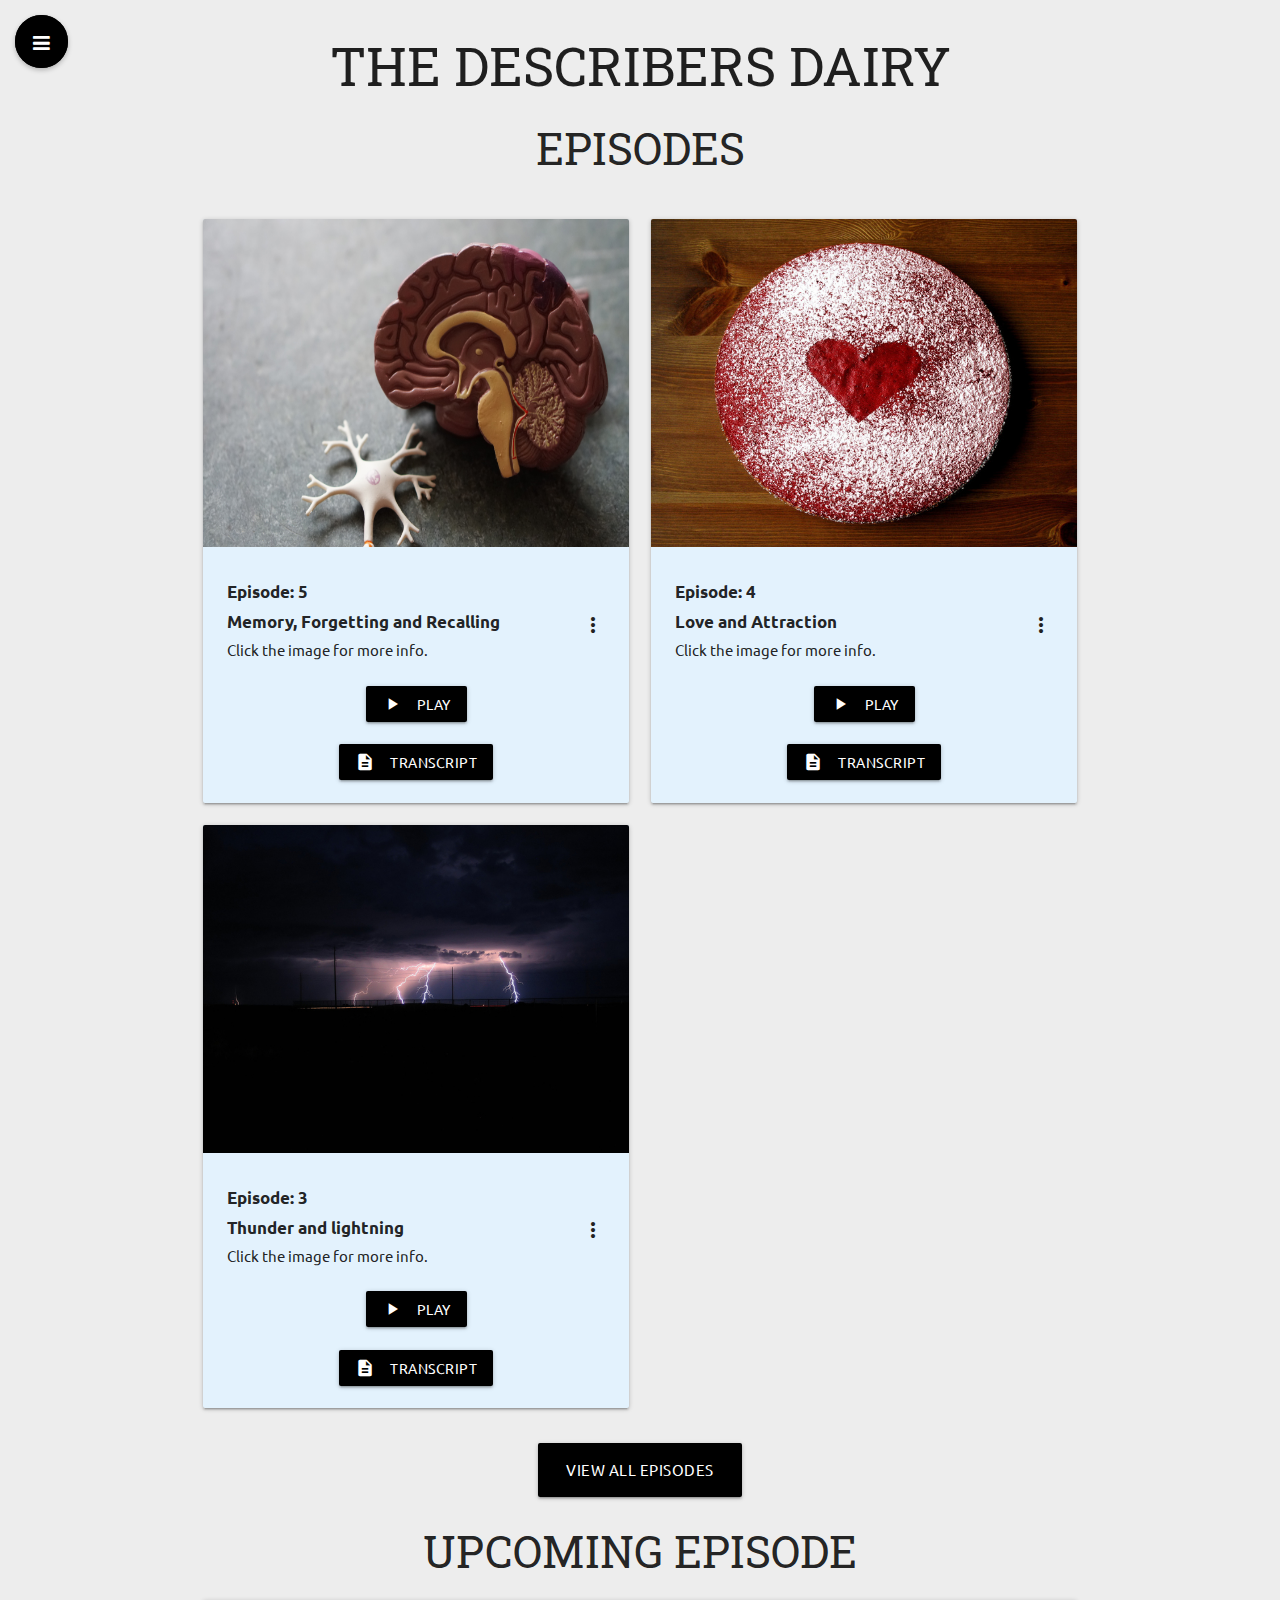
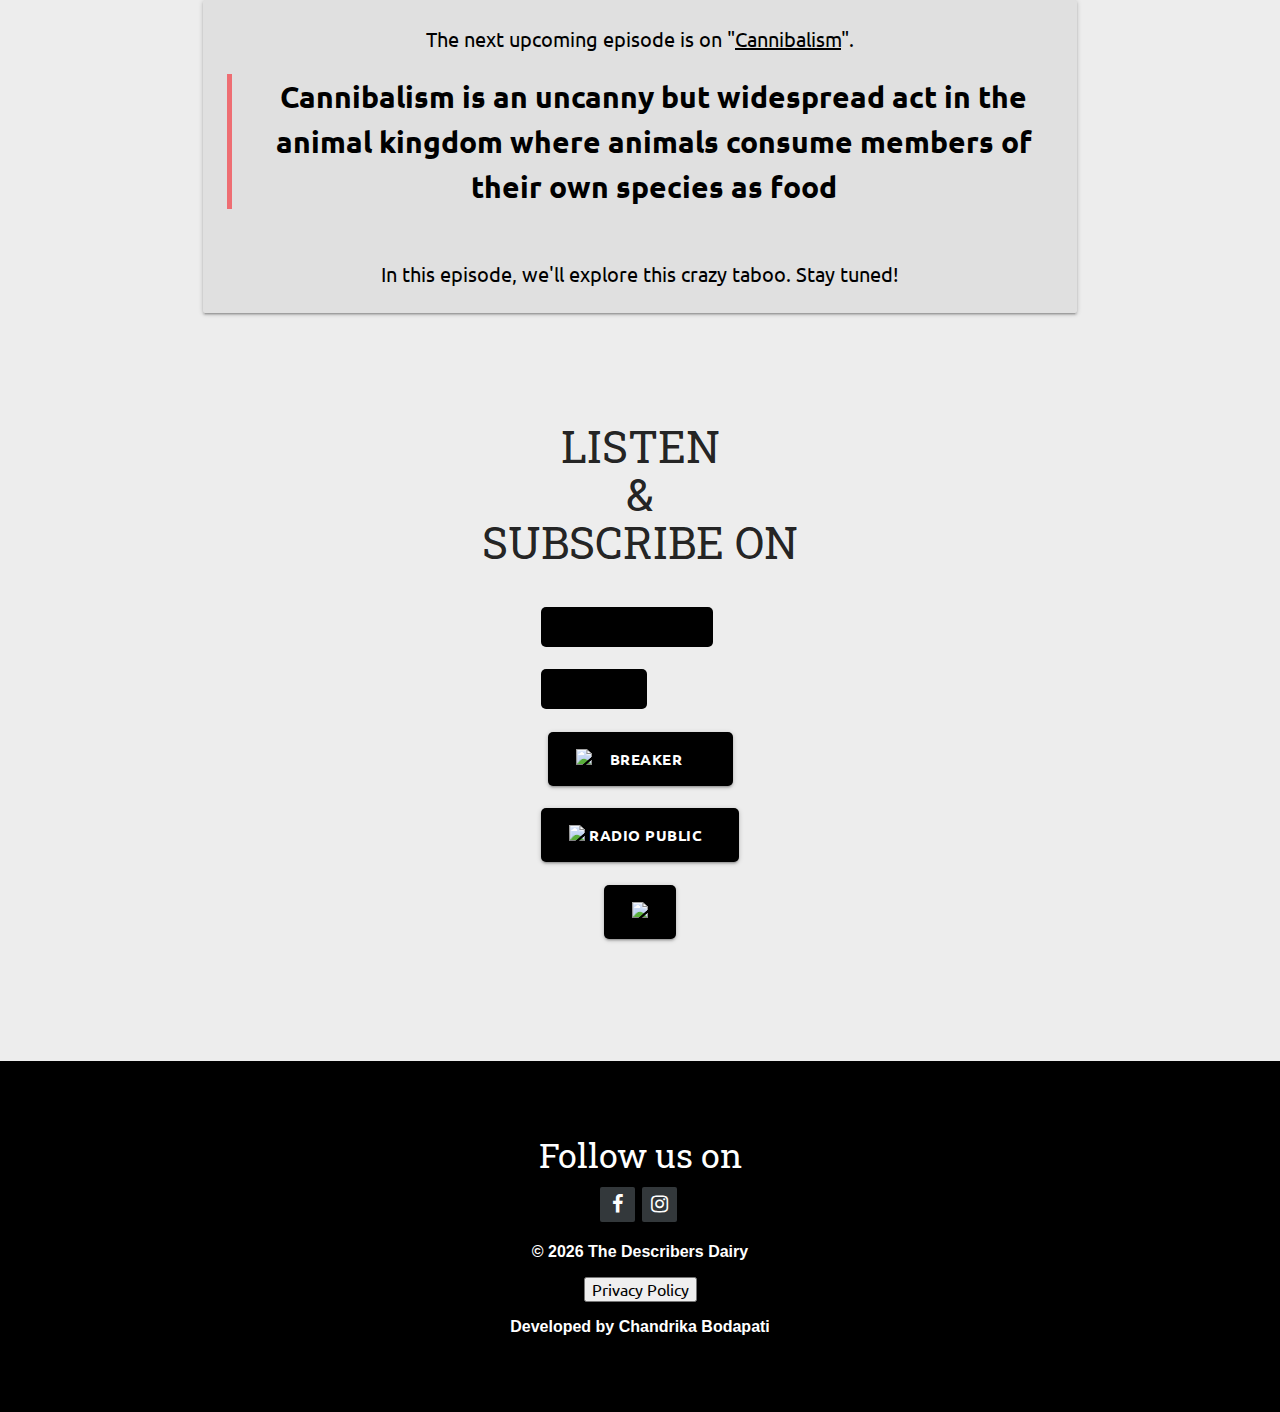
==== home.html @ 46f43876 "Initial commit and upload" ====
<!DOCTYPE html>
<html>
    <head>
        <meta charset="utf-8">
        <meta http-equiv="X-UA-Compatible" content="IE=edge">
        <meta name="viewport" content="width=device-width, initial-scale=1.0">

        <link rel="icon" type="image/png" href="images/logo.png"/>

        <title>The Describers Diary </title>

        <link href="https://fonts.googleapis.com/css2?family=Satisfy&display=swap" rel="stylesheet">

        <link href="https://fonts.googleapis.com/css2?family=Ubuntu:wght@500&display=swap" rel="stylesheet">

        <link href="https://fonts.googleapis.com/css2?family=Shadows+Into+Light&display=swap" rel="stylesheet">
        
        <link href="https://fonts.googleapis.com/css2?family=Roboto+Slab:wght@900&display=swap" rel="stylesheet">

        <link rel="stylesheet" href="https://cdnjs.cloudflare.com/ajax/libs/animate.css/4.0.0/animate.min.css"/>
        
        <link href="https://fonts.googleapis.com/icon?family=Material+Icons" rel="stylesheet">

        <link rel="stylesheet" href="https://cdnjs.cloudflare.com/ajax/libs/materialize/1.0.0/css/materialize.min.css">

        <link rel="stylesheet" href="https://maxcdn.bootstrapcdn.com/font-awesome/4.3.0/css/font-awesome.min.css">

        <link rel="stylesheet" href="css/main.css">

        <link rel="stylesheet" href="css/nav.css">

    </head>
    <!-- <body class="container"> -->
      <!--LOADING-->    
    <body  onload="myFunction(); ">
  <main class="container">
     <div  id="house">
        <div class="slider fullscreen">
            <ul class="slides">
              <li>
                <div id="loader"></div> 
                 <img src="https://media.giphy.com/media/67rfHN6lNzIwBuSDEh/giphy.gif">
                 <div class="caption center-align">
                    <h3 class="light grey-text text-lighten-3" style="font-weight: bold;">Loading!</h3>
                  </div>
              </li>
            </ul>
       </div>
     </div>


     <!--EPISODES-->
     <h2 class="center-align main">THE DESCRIBERS DAIRY</h2>
        <div style="display:none;" id="episodes"   class="animate-bottom">
            <h3 class="center-align main">EPISODES</h3>
           <br>
          <div class = "row ">
            <!--------------------------------------------5----------------------------------------------------------->
            <div class = "col s12 m6 l6 ">
              <!--image-->
               <div class = "card blue lighten-5">
                  <div class = "card-image waves-effect waves-block waves-light">
                     <img class = "activator epimage" src = "images/episodes/ep5.jpg">                
                  </div>
                  
                  <div class = "card-content activator left-align">   
                    <h6>Episode: 5</h6>  <span class="card-title activator grey-text text-darken-4"><i class="material-icons right">more_vert</i></span>
                            
                    <h6>Memory, Forgetting and Recalling</h6>              
                     <p>Click the image for more info.</p>
                  </div>
                  <a class="black btn modal-trigger" href="#modal5"><i class="material-icons left">play_arrow</i>Play</a>
                  <br>
                  <br>
                  <a class="black btn modal-trigger" href="#transcript5"><i class="material-icons left">description</i>Transcript</a>
                  <br>
                  <br>
                   <!-- Audio Player -->
                  <div id="modal5" class="modal bottom-sheet">
                    <div class="modal-content">
                      <a class="spreaker-player" href="https://www.spreaker.com/episode/39793456" data-resource="episode_id=39793456" data-theme="light" data-autoplay="false" data-playlist="false" data-width="100%" data-height="200px">Listen to "memory ,Forgetting And Recalling" on Spreaker.</a><script async src="https://widget.spreaker.com/widgets.js"></script>
                    </div>
                    <div class="modal-footer">
                      <a class=" modal-close black btn modal-trigger" href="#!"><i class="material-icons left">cancel</i>Close</a>
                    </div>
                  </div>
                  <!--more info-->
                  <div class = "card-reveal">
                     <span class = "card-title grey-text text-darken-4">Memory, Forgetting and Recalling
                        <i class = "material-icons right">close</i></span>
                        <br>
                     <p>"We are blessed by forgetting things but sometimes we forget the memories and thoughts that ought to be remembered."
                       <br>
                       In this episode, we are here to discuss some facts about how and where the information is stored as memoery in the brain,why do we forget few memories, thoughts & also about the concept of recalling memory back.</p>
                       <br>
                       May be it's a good thing we forget many of our memories time to time, because even a best branded phone gets hanged due to over storage, Who knows what happens to our system if we remembered them all...??
                  </div>
                    <!-- Transcript -->
                    <div id="transcript5" class="modal modal-fixed-footer">
                    </div>
                      <!----->      
               </div>
            </div>
            <!-------------------------------------------4------------------------------------------------------------>
            <div class = "col s12 m6 l6 ">
              <!--image-->
               <div class = "card blue lighten-5">
                  <div class = "card-image waves-effect waves-block waves-light">
                     <img class = "activator epimage" src = "images/episodes/ep4.jpg">                
                  </div>
                  
                  <div class = "card-content activator left-align">   
                    <h6>Episode: 4</h6>  <span class="card-title activator grey-text text-darken-4"><i class="material-icons right">more_vert</i></span>
                            
                    <h6>Love and Attraction</h6>              
                     <p>Click the image for more info.</p>
                  </div>
                  <a class="black btn modal-trigger" href="#modal4"><i class="material-icons left">play_arrow</i>Play</a>
                  <br>
                  <br>
                  <a class="black btn modal-trigger" href="#transcript4"><i class="material-icons left">description</i>Transcript</a>
                  <br>
                  <br>
                   <!-- Audio Player -->
                  <div id="modal4" class="modal bottom-sheet">
                    <div class="modal-content">
                      <a class="spreaker-player" href="https://www.spreaker.com/episode/38027791" data-resource="episode_id=38027791" data-theme="light" data-autoplay="false" data-playlist="false" data-width="100%" data-height="200px">Listen to "Attraction And Love" on Spreaker.</a><script async src="https://widget.spreaker.com/widgets.js"></script>
                    </div>
                    <div class="modal-footer">
                      <a class=" modal-close black btn modal-trigger" href="#!"><i class="material-icons left">cancel</i>Close</a>
                    </div>
                  </div>
                  <!--more info-->
                  <div class = "card-reveal">
                     <span class = "card-title grey-text text-darken-4">Attraction and Love
                        <i class = "material-icons right">close</i></span>
                     <p>Attraction is just an intense short lived passion on some one.<br>But love is beyond all that attracts you.<br>It's the most beautiful emotion on which the whole world runs.
                       <br>
                       This episode is about the  hair line difference  between love and attraction and also the human psychology behind getting attracted and falling in love.</p>
                  </div>
                    <!-- Transcript -->
                    <div id="transcript4" class="modal modal-fixed-footer">
                    </div>
                      <!----->      
               </div>
            </div>
            <!------------------------------------------3------------------------------------------------------------------------->
              <div class = "col s12 m6 l6 ">
                <!--image-->
                 <div class = "card blue lighten-5">
                    <div class = "card-image waves-effect waves-block waves-light">
                       <img class = "activator epimage" src = "images/episodes/ep3.jpg">                
                    </div>
                    
                    <div class = "card-content activator left-align">   
                      <h6>Episode: 3</h6>  <span class="card-title activator grey-text text-darken-4"><i class="material-icons right">more_vert</i></span>
                              
                      <h6>Thunder and lightning</h6>              
                       <p>Click the image for more info.</p>
                    </div>
                    <a class="black btn modal-trigger" href="#modal3"><i class="material-icons left">play_arrow</i>Play</a>
                    <br>
                    <br>
                    <a class="black btn modal-trigger" href="#transcript3"><i class="material-icons left">description</i>Transcript</a>
                    <br>
                    <br>
                     <!-- Audio Player -->
                    <div id="modal3" class="modal bottom-sheet">
                      <div class="modal-content">
                        <a class="spreaker-player" href="https://www.spreaker.com/episode/35393738" data-resource="episode_id=35393738"          data-theme="light"          data-autoplay="false" data-playlist="false" data-width="100%" data-height="200px">Listen to          "Thunders And Lightning" on Spreaker.</a><script async src="https://widget.spreaker.com/widgets.js"></script>
                      </div>
                      <div class="modal-footer">
                        <a class=" modal-close black btn modal-trigger" href="#!"><i class="material-icons left">cancel</i>Close</a>
                      </div>
                    </div>
                    <!--more info-->
                    <div class = "card-reveal">
                       <span class = "card-title grey-text text-darken-4">Thunder and lightning
                          <i class = "material-icons right">close</i></span>
                       <p>There is so much going on the sky most of us love to stare. <br>This episode is all about the reasons behind the visible flash of light called lightening and the thunders accompanying them.
                         <br>
                         In the last section of podcast, there is also some information about how we humans have invented the method of creating those light in names artificially.
                       </p>
                    </div>
                      <!-- Transcript -->
                  <div id="transcript3" class="modal modal-fixed-footer">
                  </div>
                    <!----->      
                 </div>
              </div>
              
         </div>
        

         <a class="waves-effect black btn-large"id="viewall" onclick="viewAll()">View all episodes</a>
         
         <!--ALL EPISODES-->

        <div class="allepisodes" id="allep" style="display:none;">
          <h4 class="center-align main">OLD EPISODES</h4>
          <div class = "row ">
            <!--------------------------------------------------------------2---------------------------------------------------------------->
            <div class = "col s12 m6 l6 ">
              <!--image-->
               <div class = "card blue lighten-5">
                  <div class = "card-image waves-effect waves-block waves-light">
                     <img class = "activator epimage" src = "images/episodes/ep2.jpg"> 
                    
                  </div>
                  
                  <div class = "card-content activator left-align">   
                    <h6>Episode: 2</h6> <span class="card-title activator grey-text text-darken-4"><i class="material-icons right">more_vert</i></span>
                      <h6>Favipiravir ( Fabliflu) The Covid Drug</h6>
                                  
                     <p>Click the image for more info.</p>
                  </div>
                  <a class="black btn modal-trigger" href="#modal2"><i class="material-icons left">play_arrow</i>Play</a>
                  <br>
                  <br>
                  <a class="black btn modal-trigger" href="#transcript2"><i class="material-icons left">description</i>Transcript</a>
                  <br>
                  <br>
                   <!-- Audio Player -->
                  <div id="modal2" class="modal bottom-sheet">
                    <div class="modal-content">
                      <a class="spreaker-player" href="https://www.spreaker.com/episode/33135813" data-resource="episode_id=33135813" data-theme="light" data-autoplay="false" data-playlist="false" data-width="100%" data-height="200px">Listen to "Favipiravir ( Fabiflu ) The Covid Drug" on Spreaker.</a><script async src="https://widget.spreaker.com/widgets.js"></script>
                    </div>
                    <div class="modal-footer">
                      <a class=" modal-close black btn modal-trigger" href="#!"><i class="material-icons left">cancel</i>Close</a>
                    </div>
                  </div>
                  <!--more info-->
                  <div class = "card-reveal">
                     <span class = "card-title grey-text text-darken-4">Favipiravir ( Fabliflu) The Covid Drug
                        <i class = "material-icons right">close</i></span>
                     <p>This episode is about the drug thats helping us to treat pandemic causing virus COVID-19.
                       <br>We explain why this drug has been chosen to cure this virus and how does drug Favipiravir work inside our body against the virus.
                     </p>
                  </div>
                    <!-- Transcript -->
                    <div id="transcript2" class="modal modal-fixed-footer">
                    </div>
                      <!----->      
               </div>
               </div>

            <!----------------------------------------------------1------------------------------------------------->
            <div class = "col s12 m6 l6 ">
              <!--image-->
               <div class = "card blue lighten-5">
                  <div class = "card-image waves-effect waves-block waves-light">
                     <img class = "activator epimage" src = "images/episodes/ep1.jpg">                  
                  </div>
                  <!--Card title-->
                  <div class = "card-content activator left-align">   
                    <h6>Episode: 1</h6> <span class="card-title activator grey-text text-darken-4"><i class="material-icons right">more_vert</i></span>
                    <h6>Parallel Universe </h6> 
                    
                     <p>Click the image for more info.</p>
                  </div>
                
                  <!--Buttons-->
                  <a class="black btn modal-trigger" href="#modal1"><i class="material-icons left">play_arrow</i>Play</a>
                  <br>
                  <br>
                  <a class="black btn modal-trigger" href="#transcript1"><i class="material-icons left">description</i>Transcript</a>
                  <br>
                  <br>
                  
                   <!-- Audio Player -->
                  <div id="modal1" class="modal bottom-sheet">
                    <div class="modal-content">
                      <a class="spreaker-player" href="https://www.spreaker.com/episode/32094995" data-resource="episode_id=32094995" data-theme="light" data-autoplay="false" data-playlist="false" data-width="100%" data-height="200px">Listen to "Science mysteries parallel universe" on Spreaker.</a><script async src="https://widget.spreaker.com/widgets.js"></script>
                    </div>
                    <div class="modal-footer">
                      <a class=" modal-close black btn modal-trigger" href="#!"><i class="material-icons left">cancel</i>Close</a>
                    </div>
                  </div>
                  <!--more info-->
                  <div class = "card-reveal">
                     <span class = "card-title grey-text text-darken-4">Parallel Universe
                        <i class = "material-icons right">close</i></span>
                     <p>The nature has many bizarre secrets that are yet to be unwrapped.One such concept is existence of multiple universes.
                       <br>
                       This episode has theories and explainations of cosmologists & astronomers on the existence of multiple or parallel universe from Big Bang and reflection of universe over time.
                     </p>
                  </div>
                  <!-- Transcript -->
                  <div id="transcript1" class="modal modal-fixed-footer">
                  </div>
                    <!----->      
               </div>
               </div>
               
          </div>
        </div>
<br>
         <!--UPCOMING EPISODES-->
         <div class="upcoming"> 
          <h3 class="center-align main">UPCOMING EPISODE</h3>
          <div class="row">
            <div class="col s12 m12 l12">
              <div class="card-panel grey lighten-2">
                <span class="black-text uptext">The next upcoming episode is on "<u>Cannibalism</u>".
                  <br>
                  <blockquote>
                    Cannibalism is an uncanny but widespread act in the animal kingdom where animals consume members of their own species as food
                  </blockquote>
                  <br>
                  In this episode, we'll explore this crazy taboo.
                  Stay tuned!
                </span>
              </div>
            </div>
          </div>                   
            </div>
            <br>
            <br>
            <!--LISTEN ON-->
            <h3 class= "main">LISTEN <br>&<br>SUBSCRIBE ON</h3>
            <div class="listenon">
              <br>
              <br>
              <div class="row">
                
                  <!--Google podcast-->
                  <br>
                  <a  class="elements" target="_blank" href="https://podcasts.google.com/feed/aHR0cHM6Ly93d3cuc3ByZWFrZXIuY29tL3Nob3cvNDQ2NTUxOC9lcGlzb2Rlcy9mZWVk?hl=en-IN" 
                  
                  style="display:block;
                  background-color: #000000;
                   background-image: url(https://assets.buzzsprout.com/assets/public_players/listen_on-109d5ef29be389e41e77dd2c26ae2ab0a9cc72a6703624602ab41d9387a85924.svg); background-repeat: no-repeat; background-size: 1350px 28px;
                   border-radius: 5px;
                   text-indent: -9000px;
                    background-position: -468px 7px;
                   height: 40px; 
                   width: 172px;">
                   Listen on Google Podcasts</a>
                 
                  
                  <!---Spotify-->
                  <br>
                  <a  class="elements" target="_blank" href="https://open.spotify.com/show/6CWgtAEzDaI59tKM4KqkhM" 
                  style="display:block;
                  background-color: #000000;
                   background-image: url(https://assets.buzzsprout.com/assets/public_players/listen_on-109d5ef29be389e41e77dd2c26ae2ab0a9cc72a6703624602ab41d9387a85924.svg); background-repeat: no-repeat; background-size: 1350px 28px; 
                   border-radius: 5px; 
                   text-indent: -9000px;
                    background-position: -182px 7px; 
                    height: 40px;
                     width: 106px;">Listen on Spotify</a>
                  <!--Breaker-->
                  <br>
                  <a class="waves-effect black btn-large" href="https://www.breaker.audio/listen-to-the-voice-of-unknown-realities" style="border-radius: 5px;font-weight: bolder;">
                    <img src="https://d12xoj7p9moygp.cloudfront.net/images/podcast/logo-square/006/breaker.png" style="padding-top:10px;font-weight:bolder;" >&nbsp;&nbsp;&nbsp;&nbsp;Breaker&nbsp;&nbsp;&nbsp;&nbsp;&nbsp;</a>
                  <br>
                  <br>
                  <!---Radio Public-->
                  <a class="waves-effect black btn-large" href="https://radiopublic.com/the-describers-dairy-6pZePO" style="border-radius: 5px;font-weight:bolder;">
                    <img src="https://d12xoj7p9moygp.cloudfront.net/images/podcast/logo-square/006/radiopublic.png" style="padding-top:10px;font-weight:bolder;" >&nbsp;Radio Public&nbsp;&nbsp;</a>
                    <br>
                  <br>
                <!--Anchor-->
                <a class="waves-effect black btn-large" href="https://anchor.fm/rasi%20and%20yashwanth" style="border-radius: 5px;">
                  <img src="https://d12xoj7p9moygp.cloudfront.net/images/anchor-logo-header.png" style="padding-top:10px;font-weight:bolder;" ></a>
                  <br>
                  <br>
              </div>

            </div>

            
     <!--MENU-->
     <!--Copyright (c) 2020 by Mojtaba Seyedi (https://codepen.io/seyedi/pen/YXEqwB)

Permission is hereby granted, free of charge, to any person obtaining a copy of this software and associated documentation files (the "Software"), to deal in the Software without restriction, including without limitation the rights to use, copy, modify, merge, publish, distribute, sublicense, and/or sell copies of the Software, and to permit persons to whom the Software is furnished to do so, subject to the following conditions:

The above copyright notice and this permission notice shall be included in all copies or substantial portions of the Software.

THE SOFTWARE IS PROVIDED "AS IS", WITHOUT WARRANTY OF ANY KIND, EXPRESS OR IMPLIED, INCLUDING BUT NOT LIMITED TO THE WARRANTIES OF MERCHANTABILITY, FITNESS FOR A PARTICULAR PURPOSE AND NONINFRINGEMENT. IN NO EVENT SHALL THE AUTHORS OR COPYRIGHT HOLDERS BE LIABLE FOR ANY CLAIM, DAMAGES OR OTHER LIABILITY, WHETHER IN AN ACTION OF CONTRACT, TORT OR OTHERWISE, ARISING FROM, OUT OF OR IN CONNECTION WITH THE SOFTWARE OR THE USE OR OTHER DEALINGS IN THE SOFTWARE.

-->
<div id="circularMenu1" class="circular-menu circular-menu-left">

  <a class="floating-btn" onclick="document.getElementById('circularMenu1').classList.toggle('active');">
    <i class="fa fa-bars"></i>
  </a>

  <menu class="items-wrapper">
    <a href="index.html" class="menu-item fa fa-home"></a>
    <a href="#episodes" class="menu-item fa fa-music"></a>
    <a href="about.html" class="menu-item fa fa-user"></a>
    <a href="#delayfooter" class="menu-item fa fa-envelope"></a>
  </menu>
</div>

</main>
                  

<!--Footer-->
<footer id="delayfooter" class="footer-distributed"style="display:none;" >
    <div class="footer-icons center-align">
      <h4>Follow us on</h4>
      <a  class="icons" href="https://www.facebook.com/groups/266548931125833/"><i class="fa fa-facebook"></i></a>
      <a class="icons"  href="https://www.instagram.com/theddpodcast/"><i class="fa fa-instagram"></i></a>
      <p class="footer-company-name">© <script type="text/javascript">
        document.write(new Date().getFullYear());
      </script> The Describers Dairy</p>
      <!--Privacy Policy-->
      <button class="waves-effect waves-light  large-btn modal-trigger" href="#modalprivacy">Privacy Policy</button>
       <p>Developed by <a href="https://chandrika-30.github.io./" class="developer">Chandrika Bodapati</a></p>
      <div id="modalprivacy" class="modal modal-fixed-footer">
        <div class="modal-content">
          <h4>Privacy Policy</h4>
          <p>We operate the Describers Dairy website, which provides the podcast service.
           <br>
            This page is used to inform website visitors regarding our policies with the collection, use, and disclosure of Personal Information if anyone decided to use our service, The Describers Diary website.
            <br>
            
            If you choose to use our Service, then you agree to the collection and use of information in relation with this policy. The Personal Information that we collect are used for providing and improving the Service. We will not use or share your information with anyone except as described in this Privacy Policy.
            <br>
            The terms used in this Privacy Policy have the same meanings as in our Terms and Conditions.
            <br>
            <br>
            <b>Information Collection and Use</b><br>
            <br>
            For a better experience while using our Service, we may require you to provide us with certain personally identifiable information. The information that we collect will be used to contact or identify you.
            <br>
            <br>
            <b>Log Data</b>
            <br>
            <br>
            We want to inform you that whenever you visit our Service, we collect information that your browser sends to us that is called Log Data. This Log Data may include information such as your computer's Internet Protocol (“IP”) address, browser version, pages of our Service that you visit, the time and date of your visit, the time spent on those pages, and other statistics.
            <br>
            <br>
            <b>Cookies</b>
            <br>
            <br>
            Cookies are files with small amount of data that is commonly used an anonymous unique identifier. These are sent to your browser from the website that you visit and are stored on your computer's hard drive.
            <br>
            
            Our website uses these “cookies” to collection information and to improve our Service. You have the option to either accept or refuse these cookies, and know when a cookie is being sent to your computer. If you choose to refuse our cookies, you may not be able to use some portions of our Service.
            <br>
            <br>
            <b>Service Providers</b>
            <br>
            <br>
            We may employ third-party companies and individuals due to the following reasons:
            <br>
            To facilitate our Service;
            To provide the Service on our behalf;
            To perform Service-related services; or
            To assist us in analyzing how our Service is used.
            We want to inform our Service users that these third parties have access to your Personal Information. The reason is to perform the tasks assigned to them on our behalf. However, they are obligated not to disclose or use the information for any other purpose.
            <br>
            <br>
            <b>Security</b>
            <br>
            <br>
            We value your trust in providing us your Personal Information, thus we are striving to use commercially acceptable means of protecting it. But remember that no method of transmission over the internet, or method of electronic storage is 100% secure and reliable, and we cannot guarantee its absolute security.
            <br>
            <br>
            <b>Links to Other Sites</b>
            <br>
            <br>
            Our Service may contain links to other sites. If you click on a third-party link, you will be directed to that site. Note that these external sites are not operated by us. Therefore, we strongly advise you to review the Privacy Policy of these websites. We have no control over, and assume no responsibility for the content, privacy policies, or practices of any third-party sites or services.
            <br>
            <br>
            <b>Children's Privacy</b>
            <br>
            <br>
            Our Services do not address anyone under the age of 13. We do not knowingly collect personal identifiable information from children under 13. In the case we discover that a child under 13 has provided us with personal information, we immediately delete this from our servers. If you are a parent or guardian and you are aware that your child has provided us with personal information, please contact us so that we will be able to do necessary actions.
            <br>
            <br>
            <b>Changes to This Privacy Policy</b>
            <br>
            <br>
            We may update our Privacy Policy from time to time. Thus, we advise you to review this page periodically for any changes. We will notify you of any changes by posting the new Privacy Policy on this page. These changes are effective immediately, after they are posted on this page.
            <br>
            <br>
            <b>Contact Us</b>
            <br>
            <br>
            If you have any questions or suggestions about our Privacy Policy, do not hesitate to contact us.
          Mail us at <b>vofurpodcast@gmail.com</b></p>
        </div>
        <div class="modal-footer">
          <button href="#!" class="modal-close waves-effect waves-green btn-flat">Close</button>
        </div>
      </div>
    </div>
</footer>
</div>
        
       <script>
         var myVar,myVar2;
    
         function myFunction() {
         myVar = setTimeout(showPage, 100);
         myVar2= setTimeout(showFooter,100);
         }
    
            function showPage() {
              document.getElementById("house").style.display = "none";
              document.getElementById("episodes").style.display = "block";
            }
            function showFooter(){
              document.getElementById("house").style.display = "none";
              document.getElementById("delayfooter").style.display = "block";
            }

            function viewAll() {
                var x = document.getElementById("allep");
                var y=document.getElementById("viewall");
                if(x.style.display === "none") 
                {
                  x.style.display = "block";
                  y.style.display="none";
                } 
                else {
                  x.style.display = "none";
                  
                }
                }

       </script> 

    </body>
    
    <script  src="https://cdnjs.cloudflare.com/ajax/libs/jquery/3.5.1/jquery.min.js"></script>
    <script src="https://cdnjs.cloudflare.com/ajax/libs/materialize/1.0.0/js/materialize.min.js"></script>
    <script src="loading.js"></script>
    <script src="trancript.js"></script>
</html>
---- css/main.css ----
/* <!--page loading--> */
#loader {
    position: absolute;
    left: 50%;
    top: 70%;
    z-index: 1;
    width: 100px;
    height: 100px;
    margin: -75px 0 0 -75px;
    border: 16px solid #f3f3f3;
    border-radius: 50%;
    border-top: 16px solid blue;
    border-right: 16px solid green;
    border-bottom: 16px solid red;
    width: 120px;
    height: 120px;
    -webkit-animation: spin 2s linear infinite;
    animation: spin 2s linear infinite;
  }
  .load-img{
      height:100%;
      width:100%;
      background-size: cover;
  }
  
  @-webkit-keyframes spin {
    0% { -webkit-transform: rotate(0deg); }
    100% { -webkit-transform: rotate(360deg); }
  }
  
  @keyframes spin {
    0% { transform: rotate(0deg); }
    100% { transform: rotate(360deg); }
  }
  
  /* Add animation to "page content" */
  .animate-bottom {
    position: relative;
    -webkit-animation-name: animatebottom;
    -webkit-animation-duration: 1s;
    animation-name: animatebottom;
    animation-duration: 1s;
  }
  
  @-webkit-keyframes animatebottom {
    from { bottom:-100px; opacity:0 } 
    to { bottom:0px; opacity:1 }
  }
  
  @keyframes animatebottom { 
    from{ bottom:-100px; opacity:0 } 
    to{ bottom:0; opacity:1 }
  }
  
  #episodes {
    display: none;
    text-align: center;
  }
  .main
  {
    font-family: 'Roboto Slab', serif;
    
  }
  .card-content h6{
font-weight:bolder !important;
  }
  .card-title
  {
    font-weight: bolder !important;
  }
  .card-reveal
  {
    font-size: 18px !important;
  }
  .epimage{
    width:350px;
    height:328px;
  }

  .uptext
  {
   font-size:20px;
  }

  blockquote{
  font-weight: bolder;
  font-size:30px;
  }
  .listenon
  {
    width:100%;
    height:100%;
    display: flex;
    align-items: center;
    justify-content: center;
  }
.elements
{
  padding:0 0 0 42px;
}
.page-footer{
  width: 100%;
}
/*footer*/

footer{
  bottom: 0;
}

@media (max-height:800px){
	footer { position: static; }
}

@media (max-height:450px)
{
  .card-reveal{ font-size: 5px !important;}
}


.footer-distributed{
	background-color: black;
	box-sizing: border-box;
	width: 100%;
	text-align: left;
	font: bold 16px sans-serif;
	padding: 50px 50px 60px 50px;
  margin-top: 80px;

}

.footer-distributed {
	display: inline-block;
	vertical-align: top;
}


.footer-distributed .footer-icons{
  margin-top: 25px;
  color: white;
}
.footer-distributed .footer-icons h4
{
  font-family: 'Roboto Slab', serif;
}

.icons{
	display: inline-block;
	width: 35px;
	height: 35px;
	cursor: pointer;
	background-color:  #33383b;
	border-radius: 2px;

	font-size: 20px;
	color: #ffffff;
	text-align: center;
	line-height: 35px;

	margin-right: 3px;
	margin-bottom: 5px;
}



.brand-logo
{
  font-family: 'Roboto Slab', serif;
  font-size: 45px !important;
  color:black;
  text-align: center !important;
}

@media (max-width: 880px) {


	.footer-distributed {
		display: block;
    width: 100%;
    height: auto;
		margin-bottom: 40px;
		text-align: center;
	}

}
#modalprivacy{
  color:black;
  font-weight: normal;
  line-height: 1.5;
}
.developer
{
  
  color:white;

}
---- css/nav.css ----
body {
  background-color: #EDEDED;
}
.circular-menu {
  position: fixed;
  /* bottom: 1em; */
  top: 1em;
  right: 1em;
 
}

.circular-menu .floating-btn {
  display: block;
  width: 3.5em;
  height: 3.5em;
  border-radius: 50%;
  background-color: hsl(4, 98%, 60%);
  box-shadow: 0 2px 5px 0 hsla(0, 0%, 0%, .26);  
  color: hsl(0, 0%, 100%);
  text-align: center;
  line-height: 3.9;
  cursor: pointer;
  outline: 0;
}

.circular-menu.active .floating-btn {
  box-shadow: inset 0 0 3px hsla(0, 0%, 0%, .3);
}

.circular-menu .floating-btn:active {
  box-shadow: 0 4px 8px 0 hsla(0, 0%, 0%, .4);
}

.circular-menu .floating-btn i {
  font-size: 1.3em;
  transition: transform .2s;  
}

.circular-menu.active .floating-btn i {
  transform: rotate(-45deg);
}

.circular-menu:after {
  display: block;
  content: ' ';
  width: 3.5em;
  height: 3.5em;
  border-radius: 50%;
  position: absolute;
  top: 0;
  right: 0;
  z-index: -2;
  background-color: hsl(4, 98%, 60%);
  transition: all .3s ease;
}

.circular-menu.active:after {
  transform: scale3d(5.5, 5.5, 1);
  transition-timing-function: cubic-bezier(.68, 1.55, .265, 1);
}

.circular-menu .items-wrapper {
  padding: 0;
  margin: 0;
}

.circular-menu .menu-item {
  position: absolute;
  top: .2em;
  right: .2em;
  z-index: -1;
  display: block;
  text-decoration: none;
  color: hsl(0, 0%, 100%);
  font-size: 1em;
  width: 3em;
  height: 3em;
  border-radius: 50%;
  text-align: center;
  line-height: 3;
  background-color: hsla(0,0%,0%,.1);
  transition: transform .3s ease, background .2s ease;
}

.circular-menu .menu-item:hover {
  /* background-color: hsla(0,0%,0%,.3); */
  background-color: orange;
}

.circular-menu.active .menu-item {
  transition-timing-function: cubic-bezier(0.175, 0.885, 0.32, 1.275);
}

.circular-menu.active .menu-item:nth-child(1) {
  transform: translate3d(1em,-7em,0);
}

.circular-menu.active .menu-item:nth-child(2) {
  transform: translate3d(-3.5em,-6.3em,0);
}

.circular-menu.active .menu-item:nth-child(3) {
  transform: translate3d(-6.5em,-3.2em,0);
}

.circular-menu.active .menu-item:nth-child(4) {
  transform: translate3d(-7em,1em,0);
}
/* .pod{
  font-size: 1.5em;
} */
/**
 * The other theme for this menu
 */

.circular-menu.circular-menu-left {
  right: auto; 
  left: 1em;
}

.circular-menu.circular-menu-left .floating-btn {
  /* background-color: hsl(217, 89%, 61%); */
  background-color: black;
}

.circular-menu.circular-menu-left:after {
  /* background-color: hsl(217, 89%, 61%); */
  background-color: black;
}

.circular-menu.circular-menu-left.active .floating-btn i {
  transform: rotate(90deg);
}

.circular-menu.circular-menu-left.active .menu-item:nth-child(1) {
  transform: translate3d(7.5em,-1em,0);
}

.circular-menu.circular-menu-left.active .menu-item:nth-child(2) {
  transform: translate3d(6em,3em,0);
}

.circular-menu.circular-menu-left.active .menu-item:nth-child(3) {
  transform: translate3d(4em,6em,0);
}

.circular-menu.circular-menu-left.active .menu-item:nth-child(4) {
  transform: translate3d(1em,8em,0);
}
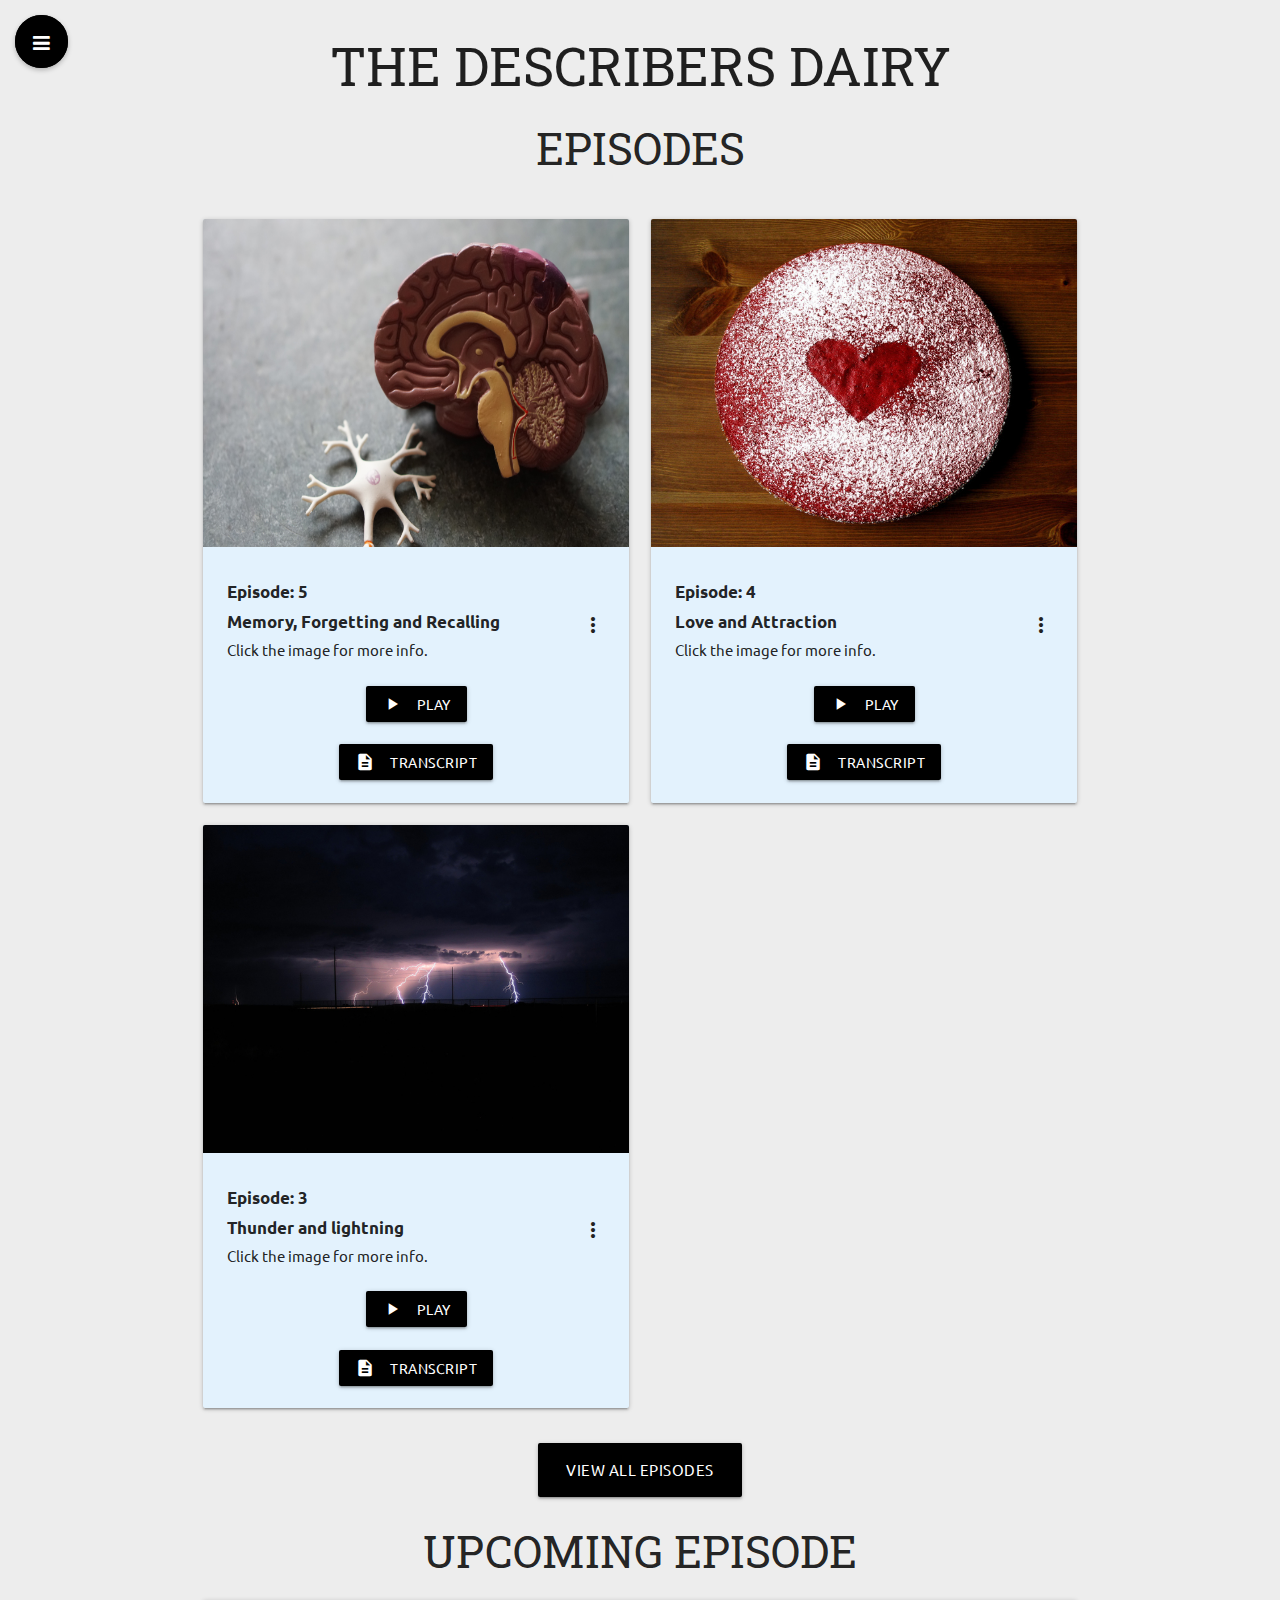
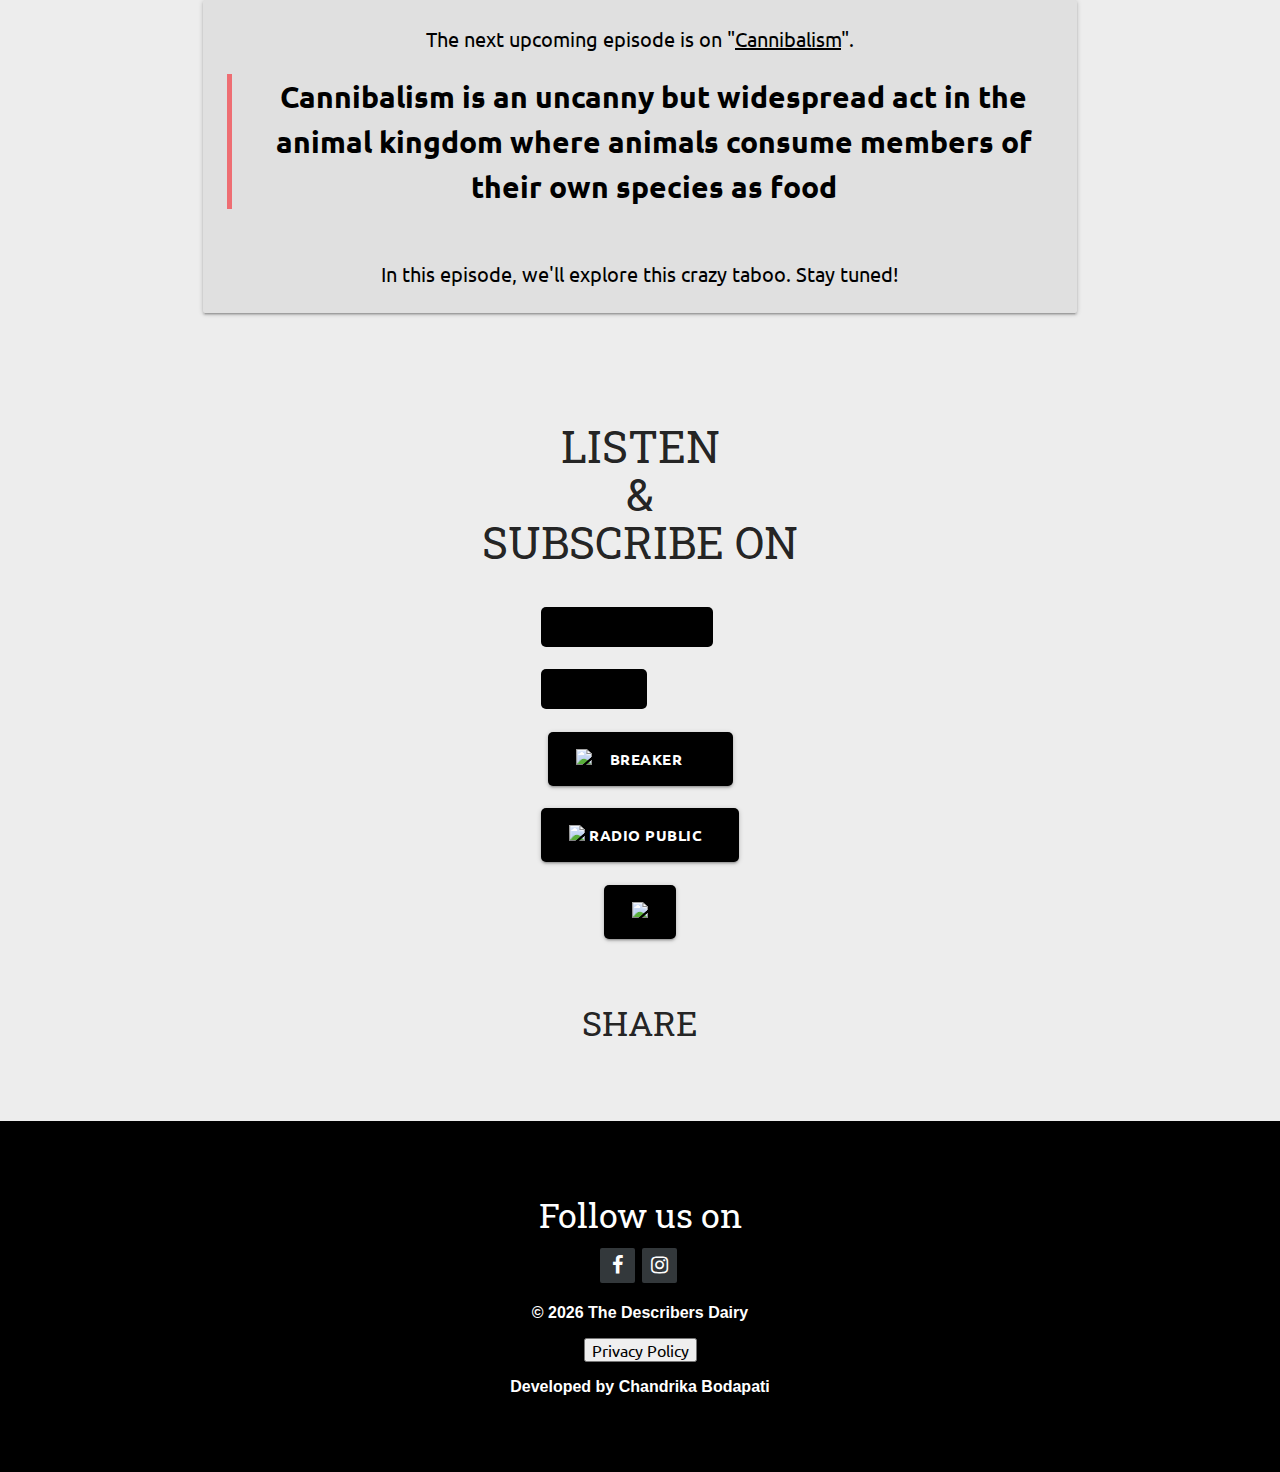
==== commit 6f40aed1: "Adding social share buttons" ====
--- a/home.html
+++ b/home.html
@@ -370,7 +370,11 @@
 
             </div>
 
-            
+<!--Share on-->
+<h4 class="center-align main">SHARE</h4>
+<!-- AddToAny BEGIN -->
+<script src="https://apps.elfsight.com/p/platform.js" defer></script>
+<div class="elfsight-app-5224e35d-03ff-44dd-82e8-0c9f842dc7be"></div>            
      <!--MENU-->
      <!--Copyright (c) 2020 by Mojtaba Seyedi (https://codepen.io/seyedi/pen/YXEqwB)
 
@@ -409,7 +413,7 @@
       </script> The Describers Dairy</p>
       <!--Privacy Policy-->
       <button class="waves-effect waves-light  large-btn modal-trigger" href="#modalprivacy">Privacy Policy</button>
-       <p>Developed by <a href="https://chandrika-30.github.io./" class="developer">Chandrika Bodapati</a></p>
+       <p>Developed by <a href="https://github.com/chandrika-30" class="developer">Chandrika Bodapati</a></p>
       <div id="modalprivacy" class="modal modal-fixed-footer">
         <div class="modal-content">
           <h4>Privacy Policy</h4>
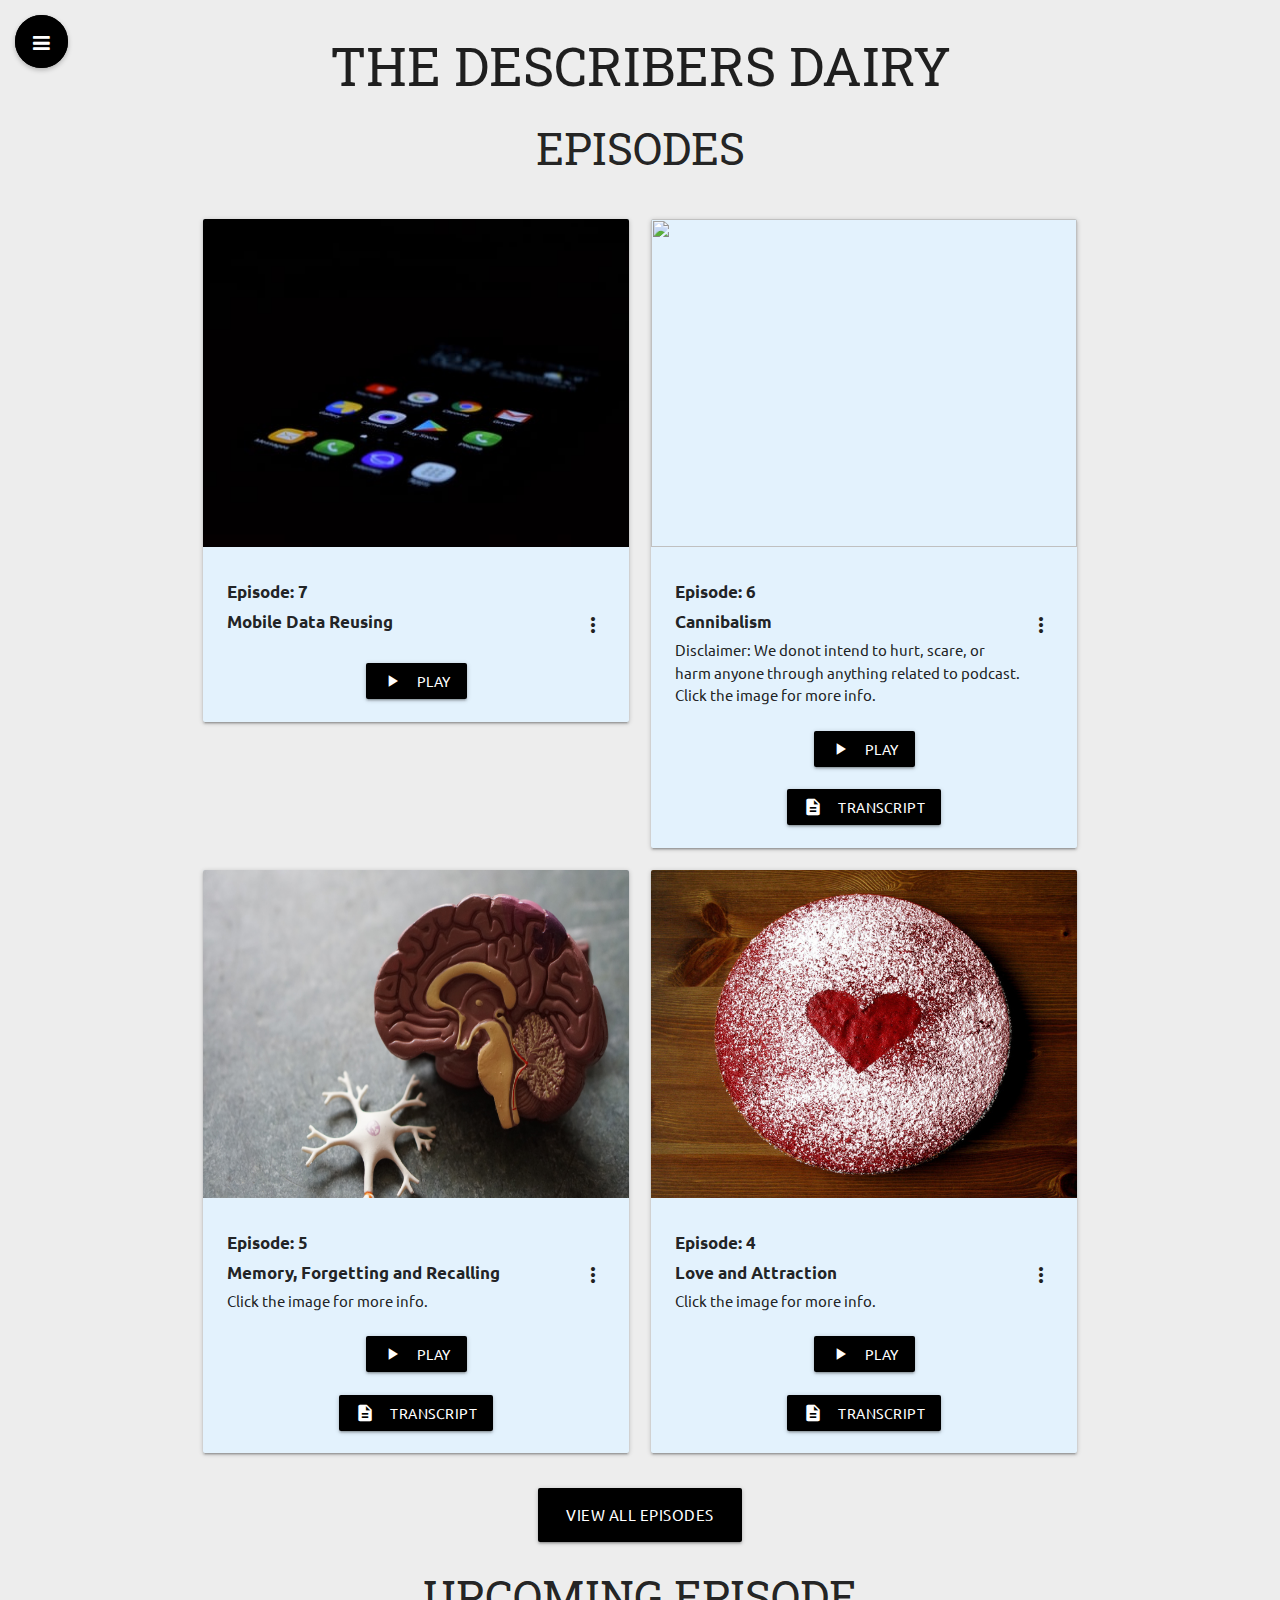
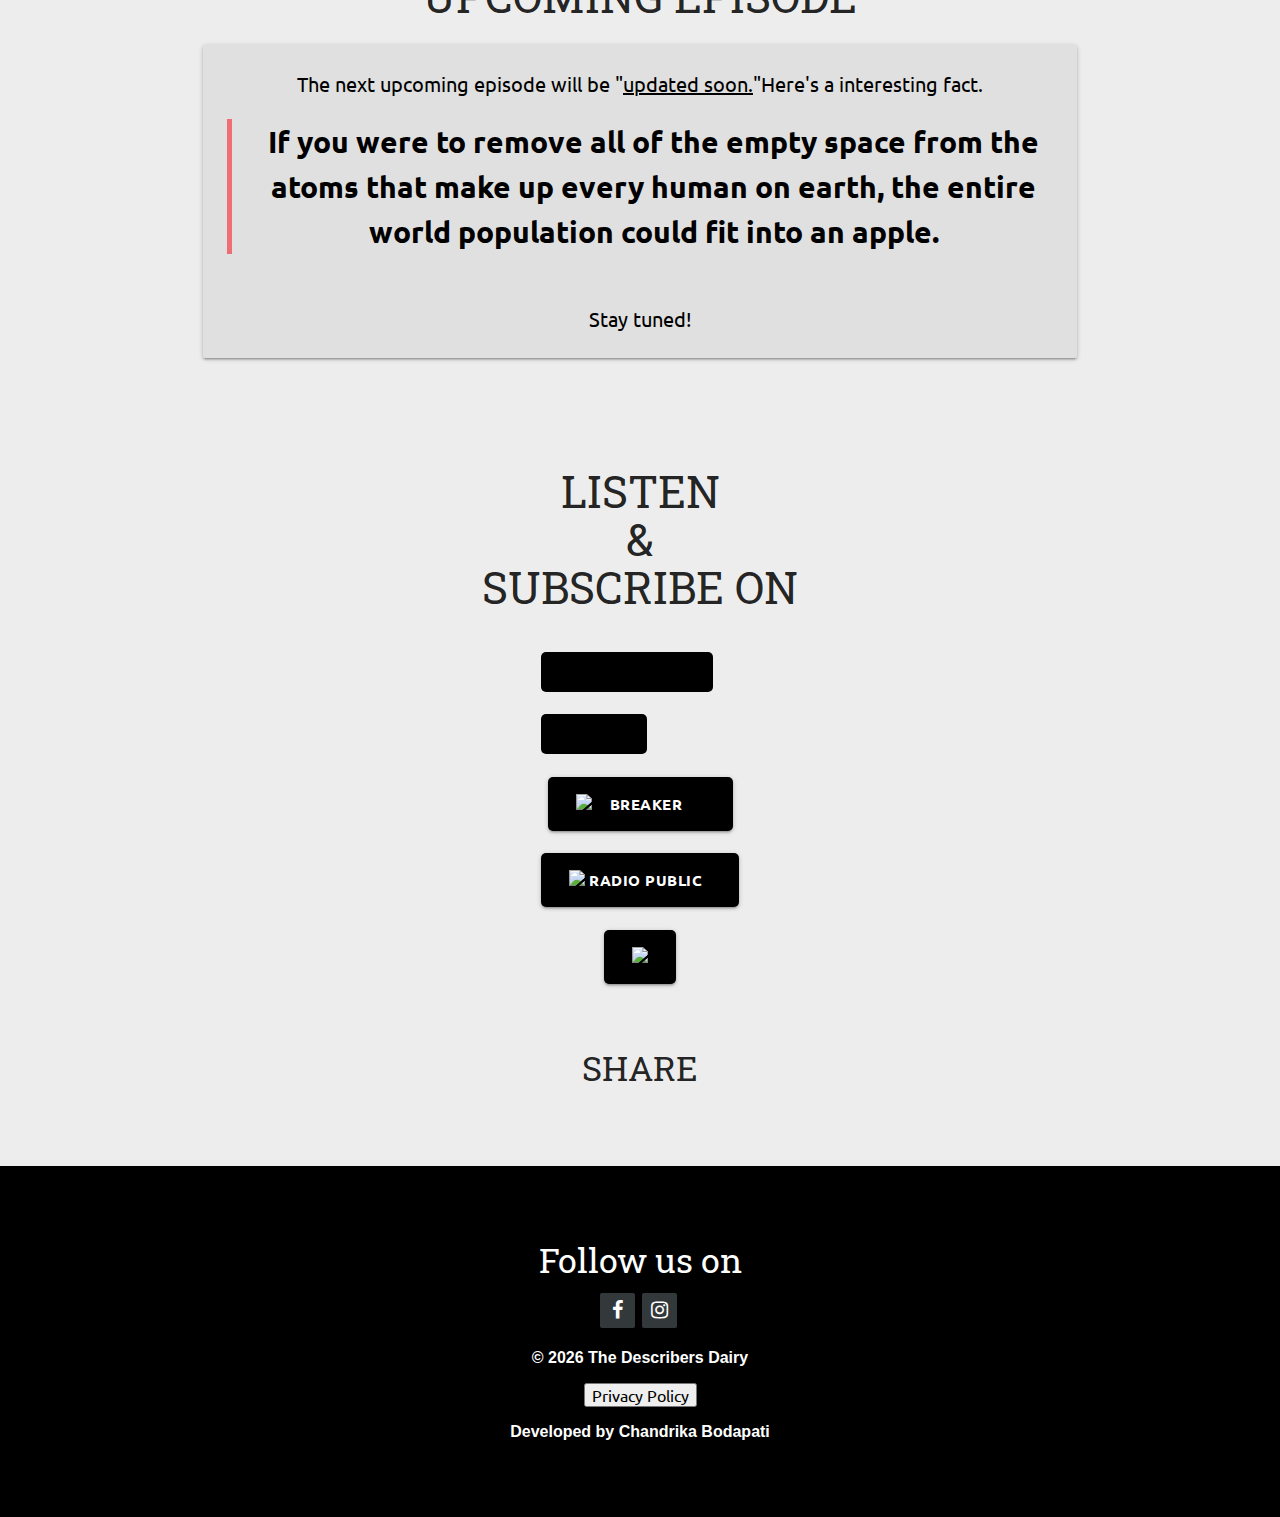
==== commit 0ea72c55: "adding 7th episode" ====
--- a/home.html
+++ b/home.html
@@ -56,6 +56,87 @@
             <h3 class="center-align main">EPISODES</h3>
            <br>
           <div class = "row ">
+            <!---------------------------------------------7---------------------------------------------------------->
+            <div class = "col s12 m6 l6 ">
+              <!--image-->
+               <div class = "card blue lighten-5">
+                  <div class = "card-image waves-effect waves-block waves-light">
+                     <img class = "activator epimage" src = "images/episodes/ep7.jpg">                
+                  </div>
+                  
+                  <div class = "card-content activator left-align">   
+                    <h6>Episode: 7</h6>  <span class="card-title activator grey-text text-darken-4"><i class="material-icons right">more_vert</i></span>
+                            
+                    <h6>Mobile Data Reusing</h6>              
+                  </div>
+                  <a class="black btn modal-trigger" href="#modal7"><i class="material-icons left">play_arrow</i>Play</a>
+                  <br>
+                  <br>
+            
+                   <!-- Audio Player -->
+                  <div id="modal7" class="modal bottom-sheet">
+                    <div class="modal-content">
+                      <!-- <a class="spreaker-player" href="https://www.spreaker.com/episode/39940337" data-resource="episode_id=39940337" data-theme="light" data-autoplay="false" data-playlist="false" data-width="100%" data-height="200px">Listen to "cannibolism.mp3" on Spreaker.</a><script async src="https://widget.spreaker.com/widgets.js"></script> -->
+                      <iframe src="https://anchor.fm/rasi%20and%20yashwanth/embed/episodes/Mobile-data-reusing-ehsq0b/a-a2tb4cs" height="102px" width="400px" frameborder="0" scrolling="no"></iframe>
+                    </div>
+                    <div class="modal-footer">
+                      <a class=" modal-close black btn modal-trigger" href="#!"><i class="material-icons left">cancel</i>Close</a>
+                    </div>
+                  </div>
+                 
+                  <!--more info-->
+                  <div class = "card-reveal">
+                     <span class = "card-title grey-text text-darken-4">Mobile Data reusing
+                        <i class = "material-icons right">close</i></span>
+                        <br>
+                     <p> What happens to the data that left unused in daily plans and ways of reusing it</p>
+                  </div>     
+               </div>
+            </div>
+            
+            <!---------------------------------------------6---------------------------------------------------------->
+            <div class = "col s12 m6 l6 ">
+              <!--image-->
+               <div class = "card blue lighten-5">
+                  <div class = "card-image waves-effect waves-block waves-light">
+                     <img class = "activator epimage" src = "images/episodes/ep6.jpg">                
+                  </div>
+                  
+                  <div class = "card-content activator left-align">   
+                    <h6>Episode: 6</h6>  <span class="card-title activator grey-text text-darken-4"><i class="material-icons right">more_vert</i></span>
+                            
+                    <h6>Cannibalism</h6>              
+                     <p>Disclaimer: We donot intend to hurt, scare, or harm anyone through anything related to podcast.
+                       <br>Click the image for more info.</p>
+                  </div>
+                  <a class="black btn modal-trigger" href="#modal6"><i class="material-icons left">play_arrow</i>Play</a>
+                  <br>
+                  <br>
+                  <a class="black btn modal-trigger" href="#transcript6"><i class="material-icons left">description</i>Transcript</a>
+                  <br>
+                  <br>
+                   <!-- Audio Player -->
+                  <div id="modal6" class="modal bottom-sheet">
+                    <div class="modal-content">
+                      <a class="spreaker-player" href="https://www.spreaker.com/episode/39940337" data-resource="episode_id=39940337" data-theme="light" data-autoplay="false" data-playlist="false" data-width="100%" data-height="200px">Listen to "cannibolism.mp3" on Spreaker.</a><script async src="https://widget.spreaker.com/widgets.js"></script>
+                    </div>
+                    <div class="modal-footer">
+                      <a class=" modal-close black btn modal-trigger" href="#!"><i class="material-icons left">cancel</i>Close</a>
+                    </div>
+                  </div>
+                  <!--more info-->
+                  <div class = "card-reveal">
+                     <span class = "card-title grey-text text-darken-4">Cannibalism
+                        <i class = "material-icons right">close</i></span>
+                        <br>
+                     <p> Cannibalism is an uncanny but widespread act in the animal kingdom where animals consume members of their own species as food..</p>
+                  </div>
+                    <!-- Transcript -->
+                    <div id="transcript6" class="modal modal-fixed-footer">
+                    </div>
+                      <!----->      
+               </div>
+            </div>
             <!--------------------------------------------5----------------------------------------------------------->
             <div class = "col s12 m6 l6 ">
               <!--image-->
@@ -145,50 +226,6 @@
                       <!----->      
                </div>
             </div>
-            <!------------------------------------------3------------------------------------------------------------------------->
-              <div class = "col s12 m6 l6 ">
-                <!--image-->
-                 <div class = "card blue lighten-5">
-                    <div class = "card-image waves-effect waves-block waves-light">
-                       <img class = "activator epimage" src = "images/episodes/ep3.jpg">                
-                    </div>
-                    
-                    <div class = "card-content activator left-align">   
-                      <h6>Episode: 3</h6>  <span class="card-title activator grey-text text-darken-4"><i class="material-icons right">more_vert</i></span>
-                              
-                      <h6>Thunder and lightning</h6>              
-                       <p>Click the image for more info.</p>
-                    </div>
-                    <a class="black btn modal-trigger" href="#modal3"><i class="material-icons left">play_arrow</i>Play</a>
-                    <br>
-                    <br>
-                    <a class="black btn modal-trigger" href="#transcript3"><i class="material-icons left">description</i>Transcript</a>
-                    <br>
-                    <br>
-                     <!-- Audio Player -->
-                    <div id="modal3" class="modal bottom-sheet">
-                      <div class="modal-content">
-                        <a class="spreaker-player" href="https://www.spreaker.com/episode/35393738" data-resource="episode_id=35393738"          data-theme="light"          data-autoplay="false" data-playlist="false" data-width="100%" data-height="200px">Listen to          "Thunders And Lightning" on Spreaker.</a><script async src="https://widget.spreaker.com/widgets.js"></script>
-                      </div>
-                      <div class="modal-footer">
-                        <a class=" modal-close black btn modal-trigger" href="#!"><i class="material-icons left">cancel</i>Close</a>
-                      </div>
-                    </div>
-                    <!--more info-->
-                    <div class = "card-reveal">
-                       <span class = "card-title grey-text text-darken-4">Thunder and lightning
-                          <i class = "material-icons right">close</i></span>
-                       <p>There is so much going on the sky most of us love to stare. <br>This episode is all about the reasons behind the visible flash of light called lightening and the thunders accompanying them.
-                         <br>
-                         In the last section of podcast, there is also some information about how we humans have invented the method of creating those light in names artificially.
-                       </p>
-                    </div>
-                      <!-- Transcript -->
-                  <div id="transcript3" class="modal modal-fixed-footer">
-                  </div>
-                    <!----->      
-                 </div>
-              </div>
               
          </div>
         
@@ -200,6 +237,51 @@
         <div class="allepisodes" id="allep" style="display:none;">
           <h4 class="center-align main">OLD EPISODES</h4>
           <div class = "row ">
+            <!------------------------------------------3------------------------------------------------------------------------->
+            <div class = "col s12 m6 l6 ">
+              <!--image-->
+               <div class = "card blue lighten-5">
+                  <div class = "card-image waves-effect waves-block waves-light">
+                     <img class = "activator epimage" src = "images/episodes/ep3.jpg">                
+                  </div>
+                  
+                  <div class = "card-content activator left-align">   
+                    <h6>Episode: 3</h6>  <span class="card-title activator grey-text text-darken-4"><i class="material-icons right">more_vert</i></span>
+                            
+                    <h6>Thunder and lightning</h6>              
+                     <p>Click the image for more info.</p>
+                  </div>
+                  <a class="black btn modal-trigger" href="#modal3"><i class="material-icons left">play_arrow</i>Play</a>
+                  <br>
+                  <br>
+                  <a class="black btn modal-trigger" href="#transcript3"><i class="material-icons left">description</i>Transcript</a>
+                  <br>
+                  <br>
+                   <!-- Audio Player -->
+                  <div id="modal3" class="modal bottom-sheet">
+                    <div class="modal-content">
+                      <a class="spreaker-player" href="https://www.spreaker.com/episode/35393738" data-resource="episode_id=35393738"          data-theme="light"          data-autoplay="false" data-playlist="false" data-width="100%" data-height="200px">Listen to          "Thunders And Lightning" on Spreaker.</a><script async src="https://widget.spreaker.com/widgets.js"></script>
+                    </div>
+                    <div class="modal-footer">
+                      <a class=" modal-close black btn modal-trigger" href="#!"><i class="material-icons left">cancel</i>Close</a>
+                    </div>
+                  </div>
+                  <!--more info-->
+                  <div class = "card-reveal">
+                     <span class = "card-title grey-text text-darken-4">Thunder and lightning
+                        <i class = "material-icons right">close</i></span>
+                     <p>There is so much going on the sky most of us love to stare. <br>This episode is all about the reasons behind the visible flash of light called lightening and the thunders accompanying them.
+                       <br>
+                       In the last section of podcast, there is also some information about how we humans have invented the method of creating those light in names artificially.
+                     </p>
+                  </div>
+                    <!-- Transcript -->
+                <div id="transcript3" class="modal modal-fixed-footer">
+                </div>
+                  <!----->      
+               </div>
+            </div>
+
             <!--------------------------------------------------------------2---------------------------------------------------------------->
             <div class = "col s12 m6 l6 ">
               <!--image-->
@@ -302,13 +384,13 @@
           <div class="row">
             <div class="col s12 m12 l12">
               <div class="card-panel grey lighten-2">
-                <span class="black-text uptext">The next upcoming episode is on "<u>Cannibalism</u>".
+                <span class="black-text uptext">The next upcoming episode  will be "<u>updated soon.</u>"Here's a interesting fact.
                   <br>
                   <blockquote>
-                    Cannibalism is an uncanny but widespread act in the animal kingdom where animals consume members of their own species as food
+                   If you were to remove all of the empty space from the atoms that make up every human on earth, the entire world population could fit into an apple.
                   </blockquote>
                   <br>
-                  In this episode, we'll explore this crazy taboo.
+                  <!-- In this episode, we'll explore this crazy taboo. -->
                   Stay tuned!
                 </span>
               </div>
